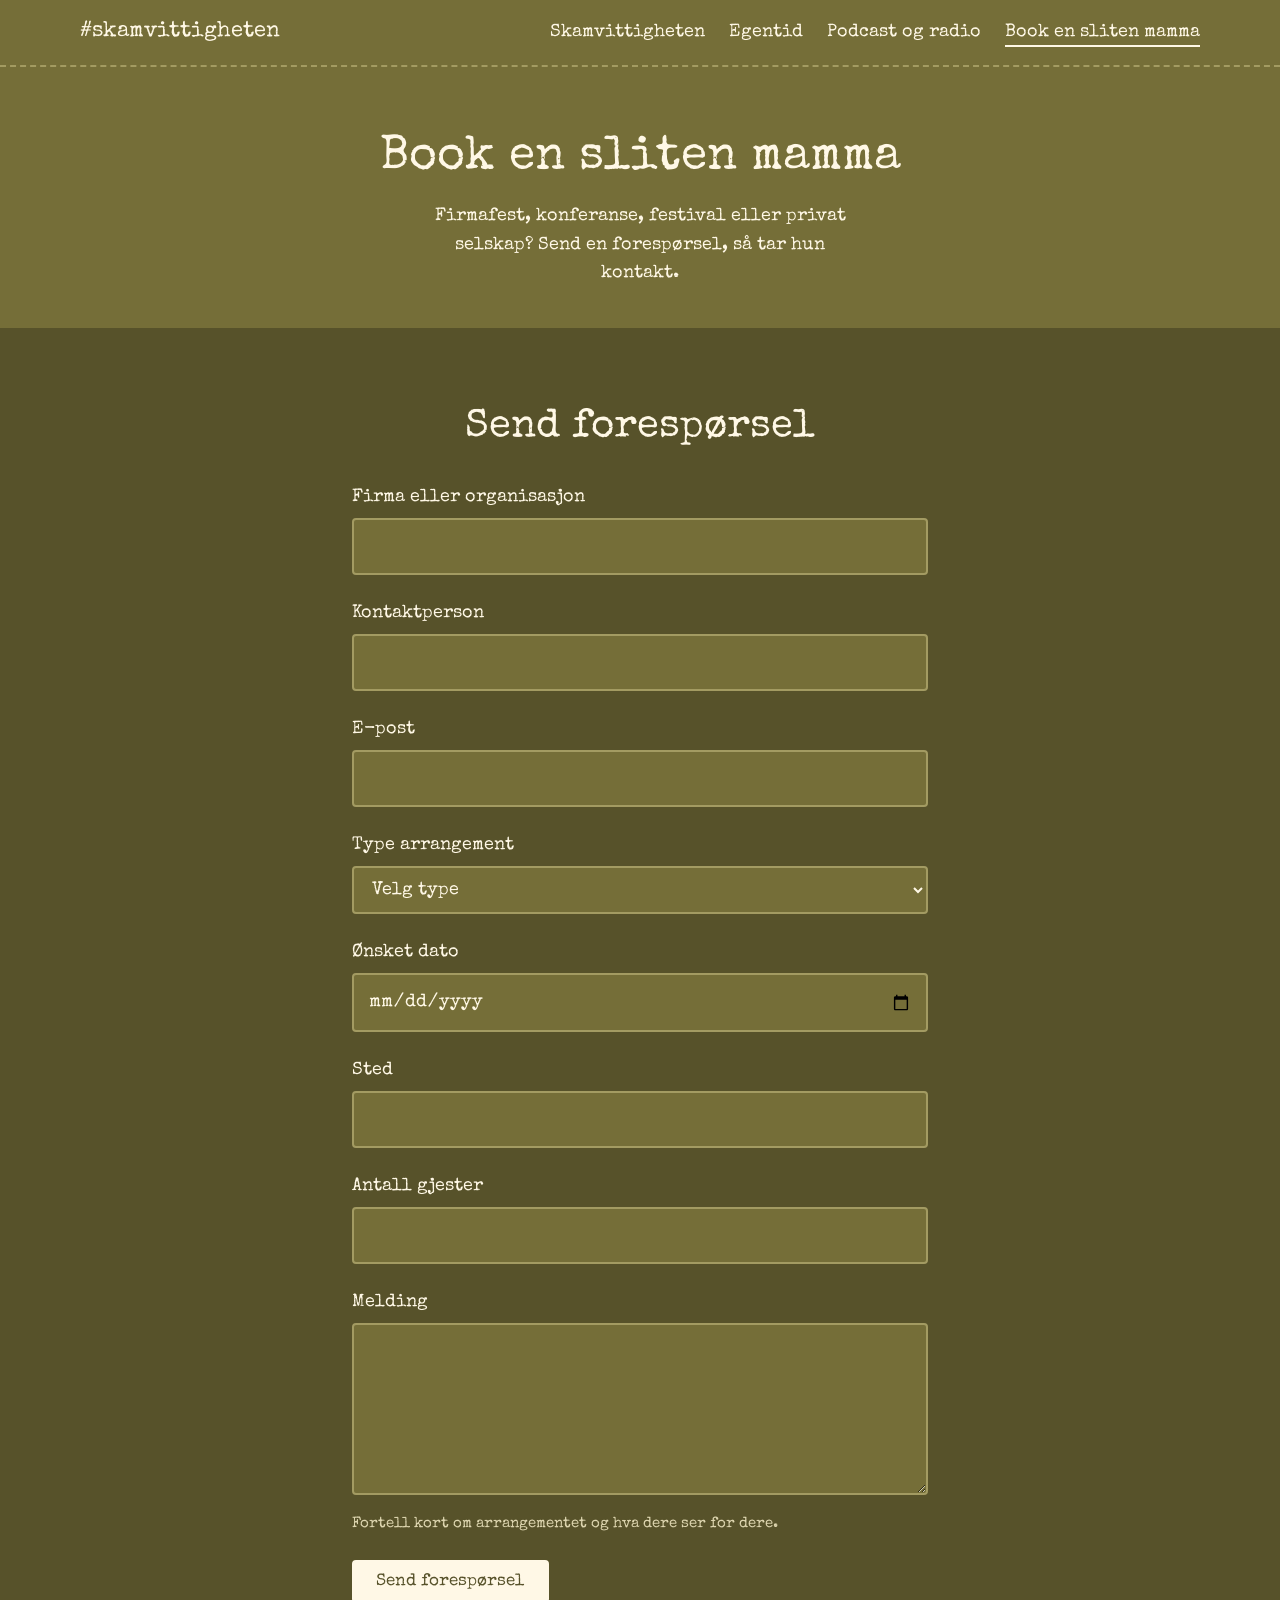
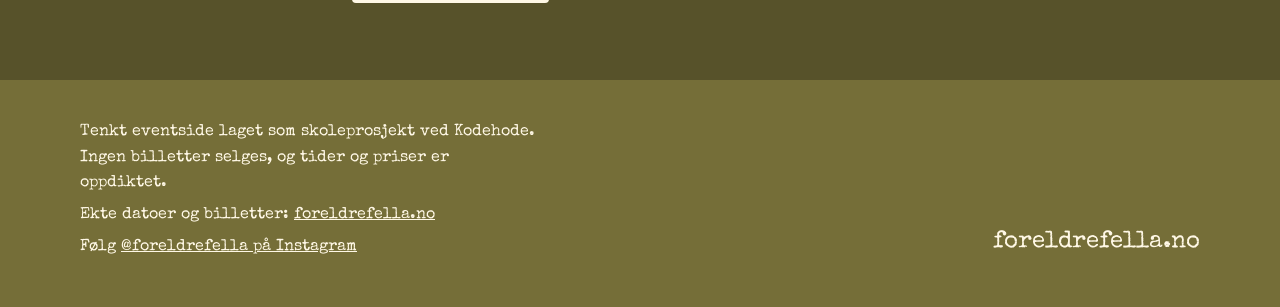
==== book-en-sliten-mamma.html @ 4f5223d7 "Første commit" ====
<!DOCTYPE html>
<html lang="no">
<head>
  <meta charset="UTF-8">
  <meta name="viewport" content="width=device-width, initial-scale=1">
  <title>Book en sliten mamma – standup med Kristin Nordvoll Mork</title>
  <meta name="description" content="Send en forespørsel om standup til firmafest, konferanse eller festival.">
  <link rel="preconnect" href="https://fonts.googleapis.com">
  <link rel="preconnect" href="https://fonts.gstatic.com" crossorigin>
  <link href="https://fonts.googleapis.com/css2?family=Special+Elite&display=swap" rel="stylesheet">
  <link rel="stylesheet" href="style.css">
  <script src="kontakt.js" defer></script>
</head>
<body>

  <header class="topp">
    <a href="index.html" class="logo">#skamvittigheten</a>
    <nav aria-label="Hovedmeny">
      <ul>
        <li><a href="index.html">Skamvittigheten</a></li>
        <li><a href="egentid.html">Egentid</a></li>
        <li><a href="podcaster.html">Podcast og radio</a></li>
        <li><a href="book-en-sliten-mamma.html" aria-current="page">Book en sliten mamma</a></li>
      </ul>
    </nav>
  </header>

  <main id="top">

    <section class="side">
      <h1>Book en sliten mamma</h1>
      <p class="ingress">Firmafest, konferanse, festival eller privat selskap? Send en forespørsel, så tar hun kontakt.</p>
    </section>

    <section class="booking">
      <h2>Send forespørsel</h2>
      <div id="kontakt-innhold">
        <form id="kontakt-skjema" class="smalt-skjema" novalidate>
          <div class="felt">
            <label for="k-firma">Firma eller organisasjon</label>
            <input type="text" id="k-firma" name="firma" autocomplete="organization" required>
            <p class="feil" id="feil-k-firma" role="alert"></p>
          </div>
          <div class="felt">
            <label for="k-navn">Kontaktperson</label>
            <input type="text" id="k-navn" name="navn" autocomplete="name" required>
            <p class="feil" id="feil-k-navn" role="alert"></p>
          </div>
          <div class="felt">
            <label for="k-epost">E-post</label>
            <input type="email" id="k-epost" name="epost" autocomplete="email" required>
            <p class="feil" id="feil-k-epost" role="alert"></p>
          </div>
          <div class="felt">
            <label for="k-type">Type arrangement</label>
            <select id="k-type" name="type" required>
              <option value="">Velg type</option>
              <option>Firmafest</option>
              <option>Konferanse</option>
              <option>Festival</option>
              <option>Privat selskap</option>
              <option>Annet</option>
            </select>
            <p class="feil" id="feil-k-type" role="alert"></p>
          </div>
          <div class="felt">
            <label for="k-dato">Ønsket dato</label>
            <input type="date" id="k-dato" name="dato" required>
            <p class="feil" id="feil-k-dato" role="alert"></p>
          </div>
          <div class="felt">
            <label for="k-sted">Sted</label>
            <input type="text" id="k-sted" name="sted" required>
            <p class="feil" id="feil-k-sted" role="alert"></p>
          </div>
          <div class="felt">
            <label for="k-gjester">Antall gjester</label>
            <input type="number" id="k-gjester" name="gjester" min="1" max="5000" required>
            <p class="feil" id="feil-k-gjester" role="alert"></p>
          </div>
          <div class="felt">
            <label for="k-melding">Melding</label>
            <textarea id="k-melding" name="melding" rows="5" required></textarea>
            <p class="hjelp">Fortell kort om arrangementet og hva dere ser for dere.</p>
            <p class="feil" id="feil-k-melding" role="alert"></p>
          </div>

          <button type="submit" class="knapp">Send forespørsel</button>
        </form>
      </div>

      <div class="bekreftelse" id="kontakt-bekreftelse" hidden>
        <h3>Forespørselen er sendt</h3>
        <p id="kontakt-bekreftelse-tekst"></p>
        <button type="button" class="knapp" id="ny-foresporsel">Send en ny forespørsel</button>
      </div>
    </section>
  </main>

  <footer class="bunn">
    <div>
      <p>Tenkt eventside laget som skoleprosjekt ved Kodehode. Ingen billetter selges, og tider og priser er oppdiktet.</p>
      <p>Ekte datoer og billetter: <a href="https://foreldrefella.no/pages/standup-show-i-vinter">foreldrefella.no</a></p>
      <p>Følg <a href="https://www.instagram.com/foreldrefella/" target="_blank" rel="noopener">@foreldrefella på Instagram</a></p>
    </div>
    <p class="signatur">foreldrefella.no</p>
  </footer>

</body>
</html>
---- style.css ----
/* ---------- Design tokens: @foreldrefellas faste uttrykk ---------- */
:root {
  --oliven: #756e38;        /* hovedfargen, hentet fra @foreldrefellas innlegg */
  --oliven-mork: #57522a;   /* flater: kort, skjema, oppsummering */
  --linje: #a39b62;
  --krem: #fff8e6;          /* tekstfargen */
  --dempet: #ded6b0;
  --feil: #ffe08a;

  --font: "Special Elite", "American Typewriter", "Courier New", monospace;
  --bredde: 70rem;
}

/* ---------- Grunnstiler ---------- */
*, *::before, *::after { box-sizing: border-box; }
[hidden] { display: none !important; }

html { scroll-behavior: smooth; scroll-padding-top: 5rem; }

body {
  margin: 0;
  background: var(--oliven);
  color: var(--krem);
  font-family: var(--font);
  font-size: 1.125rem;
  line-height: 1.6;
}

img { display: block; max-width: 100%; height: auto; }
h1, h2, h3 { font-family: var(--font); font-weight: 400; line-height: 1.15; margin: 0; }
p { margin: 0 0 1rem; }
dl, dd { margin: 0; }
ul { list-style: none; margin: 0; padding: 0; }
a { color: inherit; }

:focus-visible { outline: 3px solid var(--feil); outline-offset: 3px; }

main > section, .topp, .bunn {
  padding-inline: max(1.25rem, calc((100% - var(--bredde)) / 2));
}

/* ---------- Header ---------- */
.topp {
  position: sticky;
  top: 0;
  z-index: 10;
  display: flex;
  flex-wrap: wrap;
  align-items: center;
  justify-content: space-between;
  gap: 0.5rem 2rem;
  padding-block: 0.9rem;
  background: var(--oliven);
  border-bottom: 2px dashed var(--linje);
}
.logo { font-size: 1.4rem; text-decoration: none; }
.topp ul { display: flex; gap: 1.5rem; }
.topp nav a { text-decoration: none; border-bottom: 2px solid transparent; padding-block: 0.25rem; }
.topp nav a:hover { border-bottom-color: var(--krem); }

/* ---------- Knapper ---------- */
.knapp {
  display: inline-block;
  padding: 0.7rem 1.4rem;
  border: 2px solid var(--krem);
  border-radius: 4px;
  background: var(--krem);
  color: var(--oliven-mork);
  font-family: var(--font);
  font-size: 1.05rem;
  text-decoration: none;
  cursor: pointer;
}
.knapp:hover { background: transparent; color: var(--krem); }
.knapp[disabled] {
  background: transparent;
  color: var(--dempet);
  border-style: dashed;
  border-color: var(--linje);
  cursor: not-allowed;
}

/* ---------- Hero: sentrert, som innleggene hennes ---------- */
.hero {
  padding-block: clamp(1.5rem, 4vw, 3rem) clamp(3rem, 9vw, 6rem);
  text-align: center;
}
.hero-bilde { margin: 0 0 2rem; }
.hero-bilde img {
  width: 100%;
  aspect-ratio: 16 / 9;
  object-fit: cover;
  border-radius: 4px;
}
.hero-tekst { max-width: 30ch; margin: 0 auto 1.75rem; font-size: 1.35rem; }

/* Skjult visuelt, men lest opp av skjermlesere (h1 står i bildet) */
.sr-only {
  position: absolute;
  width: 1px;
  height: 1px;
  margin: -1px;
  padding: 0;
  overflow: hidden;
  clip: rect(0, 0, 0, 0);
  white-space: nowrap;
  border: 0;
}
.fakta {
  display: flex;
  flex-wrap: wrap;
  justify-content: center;
  gap: 1rem 3rem;
  margin: 2rem 0;
  padding-block: 1.25rem;
  border-block: 2px dashed var(--linje);
}
dt { font-size: 0.9rem; color: var(--dempet); }

/* ---------- Event-kort ---------- */
.eventer, .booking { padding-block: clamp(2.5rem, 6vw, 5rem); }
.eventer h2, .booking h2 {
  font-size: clamp(1.5rem, 4.5vw, 2.5rem);
  text-align: center;
  margin-bottom: 2rem;
}
.eventer h2:not(:first-child) { margin-top: 4rem; }

.kort-liste {
  display: grid;
  grid-template-columns: repeat(auto-fill, minmax(min(100%, 19rem), 1fr));
  gap: 1.5rem;
}
.kort {
  display: flex;
  flex-direction: column;
  background: var(--oliven-mork);
  border: 2px dashed var(--linje);   /* billettkant */
  border-radius: 4px;
  overflow: hidden;
}
.kort img { aspect-ratio: 16 / 10; object-fit: cover; width: 100%; background: var(--oliven); }
.kort-innhold { display: flex; flex-direction: column; flex: 1; padding: 1.25rem 1.25rem 1.5rem; }
.kort h3 { font-size: 1.5rem; margin-bottom: 0.6rem; }
.meta { display: grid; gap: 0.3rem; margin-bottom: 1rem; }
.meta div { display: flex; gap: 0.75rem; }
.meta dt { min-width: 3.25rem; }
.pris { margin-top: auto; font-size: 1.5rem; }
.pris span { font-size: 1rem; color: var(--dempet); }
.kort .knapp { align-self: flex-start; }

/* Valgt kort (klassen legges på med JavaScript senere): invertert */
.kort.valgt { background: var(--krem); color: var(--oliven-mork); border-style: solid; border-color: var(--krem); }
.kort.valgt dt, .kort.valgt .pris span { color: var(--oliven); }
.kort.valgt .knapp { background: var(--oliven-mork); border-color: var(--oliven-mork); color: var(--krem); }

/* ---------- Booking ---------- */
.booking { background: var(--oliven-mork); }
.booking-rutenett {
  display: grid;
  grid-template-columns: repeat(auto-fit, minmax(min(100%, 20rem), 1fr));
  gap: 3rem;
  align-items: start;
}

.felt { margin-bottom: 1.5rem; }
label { display: block; margin-bottom: 0.4rem; }
input, select {
  width: 100%;
  padding: 0.75rem 0.9rem;
  border: 2px solid var(--linje);
  border-radius: 4px;
  background: var(--oliven);
  color: var(--krem);
  font: inherit;
}
input:focus, select:focus { border-color: var(--krem); }
.hjelp { margin: 0.35rem 0 0; font-size: 0.95rem; color: var(--dempet); }
.feil { margin: 0.35rem 0 0; font-size: 0.95rem; color: var(--feil); }
.felt.har-feil input, .felt.har-feil select { border-color: var(--feil); }

/* Oppsummering */
.oppsummering {
  padding: 1.5rem;
  background: var(--oliven);
  border: 2px dashed var(--linje);
  border-radius: 4px;
}
.oppsummering h3 { font-size: 1.5rem; margin-bottom: 1rem; }
.oppsummering dl > div {
  display: flex;
  justify-content: space-between;
  gap: 1rem;
  padding-block: 0.6rem;
  border-bottom: 1px dashed var(--linje);
}
.oppsummering dd { text-align: right; }
.oppsummering .total { border-bottom: 0; padding-top: 1rem; font-size: 1.5rem; }
.oppsummering .total dt { font-size: inherit; color: inherit; }
.tom { color: var(--dempet); margin: 0; }

/* Bekreftelse */
.bekreftelse {
  max-width: 36rem;
  margin-top: 2rem;
  padding: 2rem;
  background: var(--krem);
  color: var(--oliven-mork);
  border-radius: 4px;
}
.bekreftelse h3 { font-size: 1.75rem; margin-bottom: 1rem; }
.bekreftelse .knapp { background: var(--oliven-mork); border-color: var(--oliven-mork); color: var(--krem); }
.bekreftelse .knapp:hover { background: transparent; color: var(--oliven-mork); }

/* ---------- Footer: signatur nederst til høyre, som på innleggene ---------- */
.bunn {
  display: flex;
  flex-wrap: wrap;
  align-items: flex-end;
  justify-content: space-between;
  gap: 1.5rem;
  padding-block: 2.5rem;
  font-size: 1rem;
}
.bunn p { margin-bottom: 0.4rem; max-width: 46ch; }
.signatur { margin-left: auto; font-size: 1.5rem; }

/* ---------- Små skjermer ---------- */
@media (max-width: 34rem) {
  .topp { justify-content: center; }
  .topp ul { gap: 1.1rem; }
  .signatur { margin-left: 0; }
}

@media (prefers-reduced-motion: reduce) {
  html { scroll-behavior: auto; }
}

/* ---------- Flersidig: meny og nye sider ---------- */
.topp ul { flex-wrap: wrap; }
.topp nav a[aria-current="page"] { border-bottom-color: var(--krem); }

.side { padding-block: clamp(2rem, 6vw, 4rem) 1rem; text-align: center; }
.side h1 { font-size: clamp(1.75rem, 5vw, 3rem); margin-bottom: 1rem; }
.ingress { max-width: 40ch; margin: 0 auto 1.5rem; }

textarea {
  width: 100%;
  padding: 0.75rem 0.9rem;
  border: 2px solid var(--linje);
  border-radius: 4px;
  background: var(--oliven);
  color: var(--krem);
  font: inherit;
  resize: vertical;
}
textarea:focus { border-color: var(--krem); }
.felt.har-feil textarea { border-color: var(--feil); }

.smalt-skjema { max-width: 36rem; margin-inline: auto; }
.booking .bekreftelse { margin-inline: auto; }

/* Podcast-kort: kvadratiske omslagsbilder */
.podcaster .kort img { aspect-ratio: 1 / 1; }

/* ---------- Kollasj (Egentid) ---------- */
.kollasj {
  display: grid;
  grid-template-columns: repeat(3, 1fr);
  grid-auto-rows: clamp(9rem, 22vw, 16rem);
  gap: 0.75rem;
}
.kollasj figure { margin: 0; overflow: hidden; border: 2px dashed var(--linje); border-radius: 4px; }
.kollasj img { width: 100%; height: 100%; object-fit: cover; }
.k4 { grid-column: 1 / 3; grid-row: 1; }
.k3 { grid-column: 3; grid-row: 1 / 3; }
.k1 { grid-column: 1; grid-row: 2; }
.k2 { grid-column: 2; grid-row: 2; }
.k4 img { object-position: 60% 30%; }
.k3 img { object-position: 50% 20%; }
.k1 img { object-position: 70% 30%; }
.k2 img { object-position: 75% 40%; }
.foto { text-align: center; margin-top: 0.75rem; }

@media (max-width: 34rem) {
  .kollasj { grid-template-columns: 1fr 1fr; }
  .k4 { grid-column: 1 / 3; grid-row: 1; }
  .k3 { grid-column: 1; grid-row: 2 / 4; }
  .k1 { grid-column: 2; grid-row: 2; }
  .k2 { grid-column: 2; grid-row: 3; }
}

.side .knapp { margin-top: 0.5rem; }

/* Sitater */
.kort blockquote { display: flex; flex-direction: column; flex: 1; margin: 0; }
.kort blockquote p { font-size: 1.25rem; }
.kort blockquote footer { margin-top: auto; font-size: 0.95rem; color: var(--dempet); }
.kort.valgt blockquote footer { color: var(--oliven); }
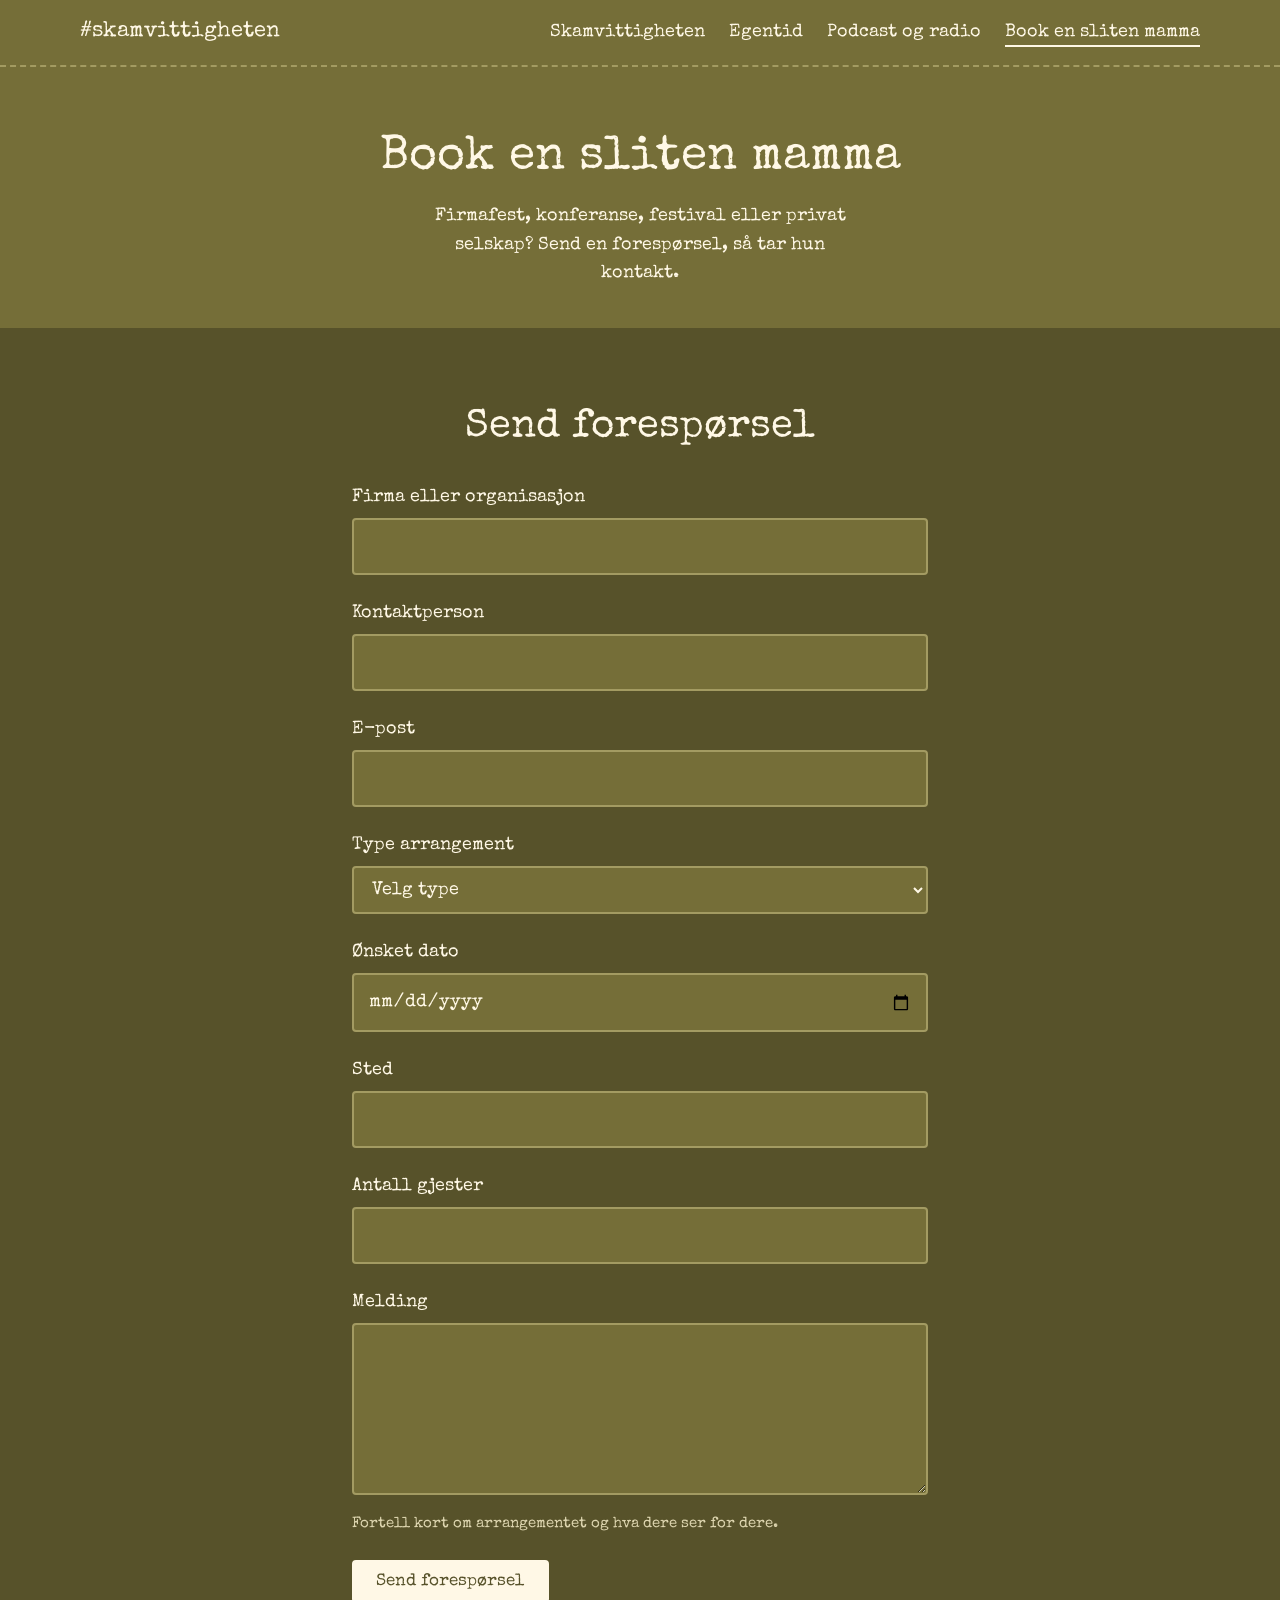
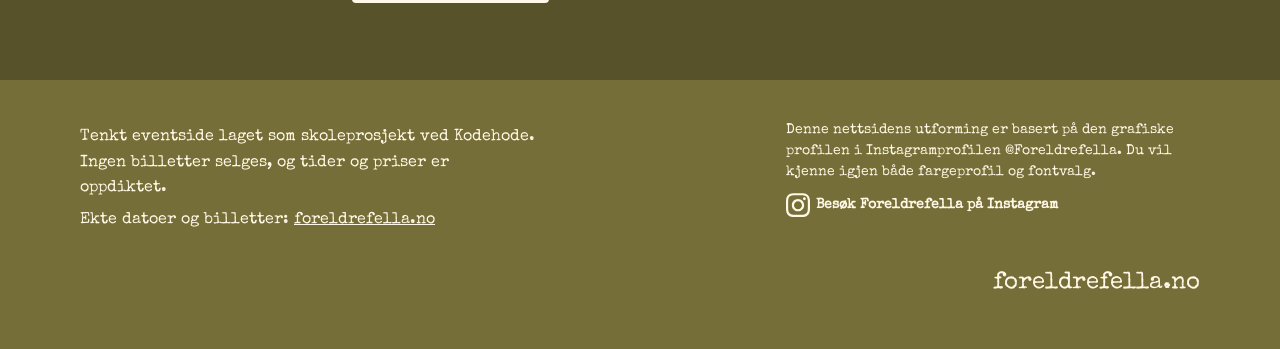
==== commit 593e605d: "Gått gjennom, og lagt inn nødvendige kommentarer i index.html (Hovedsiden)" ====
--- a/book-en-sliten-mamma.html
+++ b/book-en-sliten-mamma.html
@@ -97,12 +97,19 @@
     </section>
   </main>
 
-  <footer class="bunn">
+ <footer class="bunn">
     <div>
       <p>Tenkt eventside laget som skoleprosjekt ved Kodehode. Ingen billetter selges, og tider og priser er oppdiktet.</p>
       <p>Ekte datoer og billetter: <a href="https://foreldrefella.no/pages/standup-show-i-vinter">foreldrefella.no</a></p>
-      <p>Følg <a href="https://www.instagram.com/foreldrefella/" target="_blank" rel="noopener">@foreldrefella på Instagram</a></p>
     </div>
+    <div class="instagram-footer-info" style="margin-bottom: 15px; font-size: 14px; line-height: 1.5;">
+   <p style="margin-bottom: 10px;">
+      Denne nettsidens utforming er basert på den grafiske profilen i Instagramprofilen @Foreldrefella. 
+      Du vil kjenne igjen både fargeprofil og fontvalg.
+   </p>
+   <a href="https://instagram.com" target="_blank" rel="noopener noreferrer" aria-label="Besøk Foreldrefella på Instagram (åpnes i ny fane)" style="display: inline-flex; align-items: center; color: inherit; text-decoration: none; font-weight: bold; gap: 6px;"><svg viewBox="0 0 24 24" width="24" height="24" aria-hidden="true" fill="currentColor" style="flex-shrink: 0;"><path d="M12 2.163c3.204 0 3.584.012 4.85.07 3.252.148 4.771 1.691 4.919 4.919.058 1.265.069 1.645.069 4.849 0 3.205-.012 3.584-.069 4.849-.149 3.225-1.664 4.771-4.919 4.919-1.266.058-1.644.07-4.85.07-3.204 0-3.584-.012-4.849-.07-3.26-.149-4.771-1.699-4.919-4.92-.058-1.265-.07-1.644-.07-4.849 0-3.204.013-3.583.07-4.849.149-3.227 1.664-4.771 4.919-4.919 1.266-.057 1.645-.069 4.849-.069zm0-2c-3.259 0-3.667.014-4.947.072-4.358.2-6.78 2.618-6.98 6.98-.059 1.281-.073 1.689-.073 4.948 0 3.259.014 3.668.072 4.948.2 4.358 2.618 6.78 6.98 6.98 1.281.058 1.689.072 4.948.072 3.259 0 3.668-.014 4.948-.072 4.354-.2 6.782-2.618 6.979-6.98.059-1.28.073-1.689.073-4.948 0-3.259-.014-3.667-.072-4.947-.196-4.354-2.617-6.78-6.979-6.98-1.281-.059-1.69-.073-4.949-.073zm0 5.838c-3.403 0-6.162 2.759-6.162 6.162s2.759 6.163 6.162 6.163 6.162-2.759 6.162-6.163c0-3.403-2.759-6.162-6.162-6.162zm0 10.162c-2.209 0-4-1.79-4-4 0-2.209 1.791-4 4-4s4 1.791 4 4c0 2.21-1.791 4-4 4zm6.406-11.845c-.796 0-1.441.645-1.441 1.44s.645 1.44 1.441 1.44c.795 0 1.439-.645 1.439-1.44s-.644-1.44-1.439-1.44z"/>
+  </svg><span>Besøk Foreldrefella på Instagram</span></a>
+</div>
     <p class="signatur">foreldrefella.no</p>
   </footer>
 
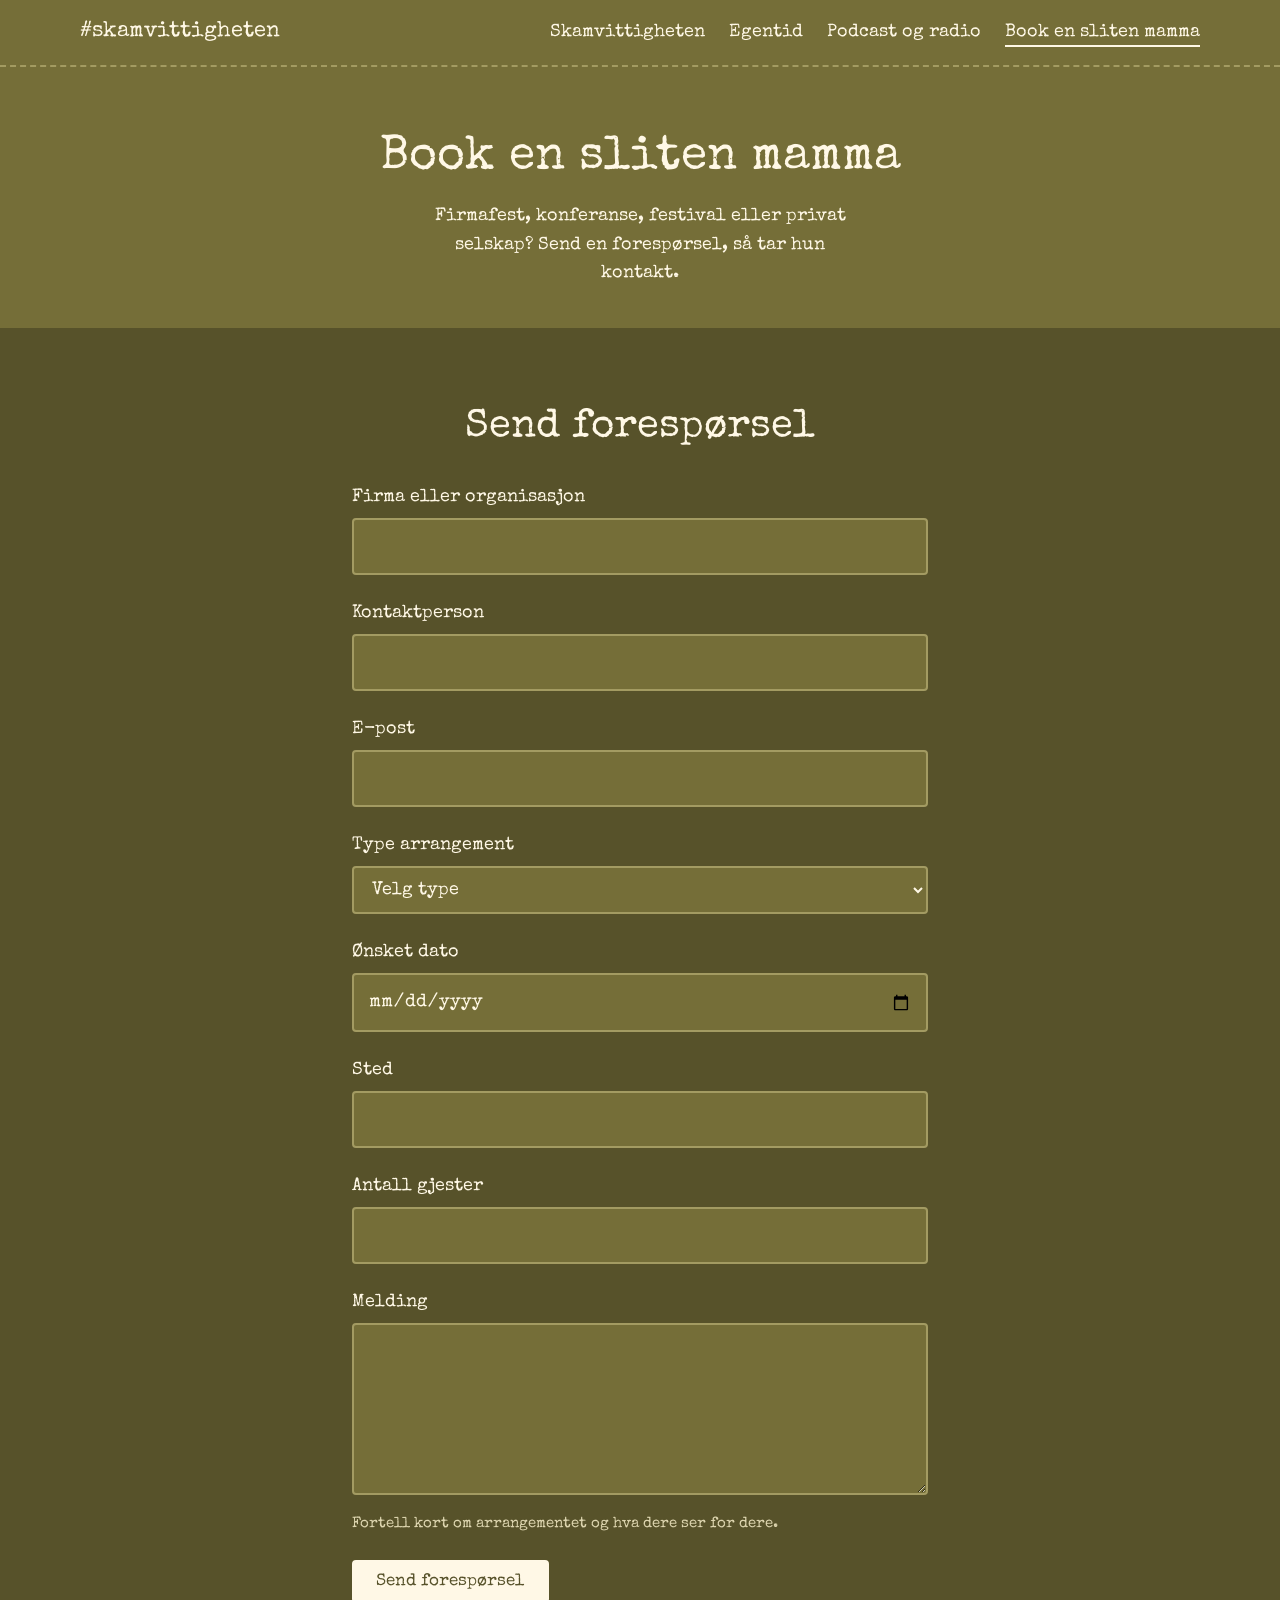
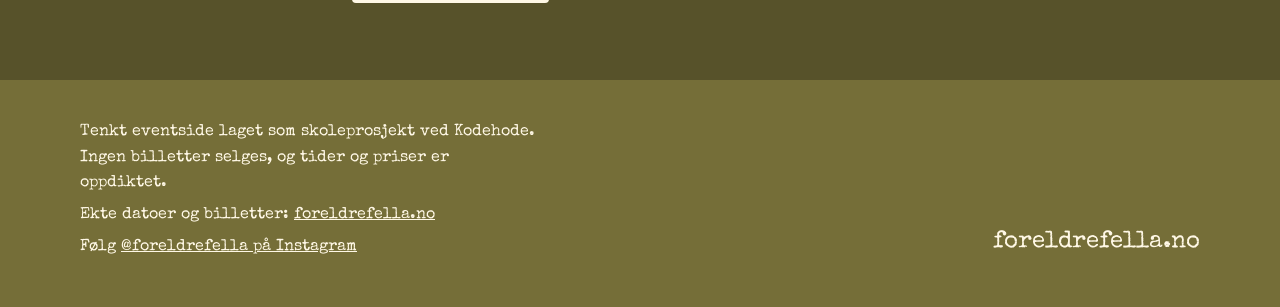
==== commit c05ce5af: "Kommentarer gjennomgått: Book en sliten mamma." ====
--- a/book-en-sliten-mamma.html
+++ b/book-en-sliten-mamma.html
@@ -1,18 +1,28 @@
 <!DOCTYPE html>
+<!-- Siden "Book en sliten mamma": et skjema for å sende forespørsel om å booke Kristin til et show eller eventjobb.
+     Det som skjer når man fyller ut og sender skjemaet, styres av kontakt.js. -->
 <html lang="no">
 <head>
+  <!-- Gjør at norske tegn (æ, ø, å) vises riktig -->
   <meta charset="UTF-8">
+  <!-- Får siden til å passe til størrelsen på skjermen, også på mobil -->
   <meta name="viewport" content="width=device-width, initial-scale=1">
+  <!-- Teksten som vises i fanen i nettleseren -->
   <title>Book en sliten mamma – standup med Kristin Nordvoll Mork</title>
+  <!-- Kort beskrivelse som kan vises i Google-søk -->
   <meta name="description" content="Send en forespørsel om standup til firmafest, konferanse eller festival.">
+  <!-- Henter skriften "Special Elite" fra Google Fonts. Dette er fonten Kristin bruker på Instagram -->
   <link rel="preconnect" href="https://fonts.googleapis.com">
   <link rel="preconnect" href="https://fonts.gstatic.com" crossorigin>
   <link href="https://fonts.googleapis.com/css2?family=Special+Elite&display=swap" rel="stylesheet">
+  <!-- CSS-lenking -->
   <link rel="stylesheet" href="style.css">
+  <!-- Henter inn kontakt.js, som sjekker skjemaet og viser bekreftelsen. "defer" betyr at den venter til siden er ferdig lastet. DOM manipulasjon.-->
   <script src="kontakt.js" defer></script>
 </head>
 <body>
 
+  <!-- Menyen øverst, lik på alle sidene. Siden du er på er markert med aria-current="page". -->
   <header class="topp">
     <a href="index.html" class="logo">#skamvittigheten</a>
     <nav aria-label="Hovedmeny">
@@ -25,17 +35,26 @@
     </nav>
   </header>
 
+  <!-- Hovedinnhold -->
   <main id="top">
 
+    <!-- Tittel og kort introduksjon -->
     <section class="side">
       <h1>Book en sliten mamma</h1>
       <p class="ingress">Firmafest, konferanse, festival eller privat selskap? Send en forespørsel, så tar hun kontakt.</p>
     </section>
 
+    <!-- Seksjonen med skjemaet som skal utfylles av potensielle kunder -->
     <section class="booking">
       <h2>Send forespørsel</h2>
+
+      <!-- Boksen rundt skjemaet. Den skjules av JavaScript når forespørselen er sendt, så bekreftelsen kan vises i stedet. -->
       <div id="kontakt-innhold">
+        <!-- novalidate = vi skrur av nettleserens egne feilmeldinger, og bruker våre egne fra kontakt.js -->
         <form id="kontakt-skjema" class="smalt-skjema" novalidate>
+
+          <!-- Hvert felt har: en ledetekst (label), selve boksen, og et tomt sted for feilmelding som fylles ut av JavaScript hvis noe er feil.
+               id-ene (k-firma osv.) brukes av kontakt.js til å finne igjen feltene. -->
           <div class="felt">
             <label for="k-firma">Firma eller organisasjon</label>
             <input type="text" id="k-firma" name="firma" autocomplete="organization" required>
@@ -51,6 +70,8 @@
             <input type="email" id="k-epost" name="epost" autocomplete="email" required>
             <p class="feil" id="feil-k-epost" role="alert"></p>
           </div>
+
+          <!-- Nedtrekksmeny: man velger ett av alternativene -->
           <div class="felt">
             <label for="k-type">Type arrangement</label>
             <select id="k-type" name="type" required>
@@ -63,6 +84,8 @@
             </select>
             <p class="feil" id="feil-k-type" role="alert"></p>
           </div>
+
+          <!-- Datofelt: nettleseren viser en liten kalender -->
           <div class="felt">
             <label for="k-dato">Ønsket dato</label>
             <input type="date" id="k-dato" name="dato" required>
@@ -73,11 +96,15 @@
             <input type="text" id="k-sted" name="sted" required>
             <p class="feil" id="feil-k-sted" role="alert"></p>
           </div>
+
+          <!-- Tallfelt: tillater bare tall fra 1 til 5000 -->
           <div class="felt">
             <label for="k-gjester">Antall gjester</label>
             <input type="number" id="k-gjester" name="gjester" min="1" max="5000" required>
             <p class="feil" id="feil-k-gjester" role="alert"></p>
           </div>
+
+          <!-- Større tekstboks til en lengre melding -->
           <div class="felt">
             <label for="k-melding">Melding</label>
             <textarea id="k-melding" name="melding" rows="5" required></textarea>
@@ -85,10 +112,12 @@
             <p class="feil" id="feil-k-melding" role="alert"></p>
           </div>
 
+          <!-- Knappen som sender inn skjemaet -->
           <button type="submit" class="knapp">Send forespørsel</button>
         </form>
       </div>
 
+      <!-- Bekreftelsen: skjult til forespørselen er sendt. Teksten fylles inn av kontakt.js. -->
       <div class="bekreftelse" id="kontakt-bekreftelse" hidden>
         <h3>Forespørselen er sendt</h3>
         <p id="kontakt-bekreftelse-tekst"></p>
@@ -97,21 +126,15 @@
     </section>
   </main>
 
- <footer class="bunn">
+  <!-- Bunnen av siden: forklaring om at dette er et skoleprosjekt, og lenker til den ekte siden -->
+  <footer class="bunn">
     <div>
       <p>Tenkt eventside laget som skoleprosjekt ved Kodehode. Ingen billetter selges, og tider og priser er oppdiktet.</p>
       <p>Ekte datoer og billetter: <a href="https://foreldrefella.no/pages/standup-show-i-vinter">foreldrefella.no</a></p>
+      <p>Følg <a href="https://www.instagram.com/foreldrefella/" target="_blank" rel="noopener">@foreldrefella på Instagram</a></p>
     </div>
-    <div class="instagram-footer-info" style="margin-bottom: 15px; font-size: 14px; line-height: 1.5;">
-   <p style="margin-bottom: 10px;">
-      Denne nettsidens utforming er basert på den grafiske profilen i Instagramprofilen @Foreldrefella. 
-      Du vil kjenne igjen både fargeprofil og fontvalg.
-   </p>
-   <a href="https://instagram.com" target="_blank" rel="noopener noreferrer" aria-label="Besøk Foreldrefella på Instagram (åpnes i ny fane)" style="display: inline-flex; align-items: center; color: inherit; text-decoration: none; font-weight: bold; gap: 6px;"><svg viewBox="0 0 24 24" width="24" height="24" aria-hidden="true" fill="currentColor" style="flex-shrink: 0;"><path d="M12 2.163c3.204 0 3.584.012 4.85.07 3.252.148 4.771 1.691 4.919 4.919.058 1.265.069 1.645.069 4.849 0 3.205-.012 3.584-.069 4.849-.149 3.225-1.664 4.771-4.919 4.919-1.266.058-1.644.07-4.85.07-3.204 0-3.584-.012-4.849-.07-3.26-.149-4.771-1.699-4.919-4.92-.058-1.265-.07-1.644-.07-4.849 0-3.204.013-3.583.07-4.849.149-3.227 1.664-4.771 4.919-4.919 1.266-.057 1.645-.069 4.849-.069zm0-2c-3.259 0-3.667.014-4.947.072-4.358.2-6.78 2.618-6.98 6.98-.059 1.281-.073 1.689-.073 4.948 0 3.259.014 3.668.072 4.948.2 4.358 2.618 6.78 6.98 6.98 1.281.058 1.689.072 4.948.072 3.259 0 3.668-.014 4.948-.072 4.354-.2 6.782-2.618 6.979-6.98.059-1.28.073-1.689.073-4.948 0-3.259-.014-3.667-.072-4.947-.196-4.354-2.617-6.78-6.979-6.98-1.281-.059-1.69-.073-4.949-.073zm0 5.838c-3.403 0-6.162 2.759-6.162 6.162s2.759 6.163 6.162 6.163 6.162-2.759 6.162-6.163c0-3.403-2.759-6.162-6.162-6.162zm0 10.162c-2.209 0-4-1.79-4-4 0-2.209 1.791-4 4-4s4 1.791 4 4c0 2.21-1.791 4-4 4zm6.406-11.845c-.796 0-1.441.645-1.441 1.44s.645 1.44 1.441 1.44c.795 0 1.439-.645 1.439-1.44s-.644-1.44-1.439-1.44z"/>
-  </svg><span>Besøk Foreldrefella på Instagram</span></a>
-</div>
     <p class="signatur">foreldrefella.no</p>
   </footer>
 
 </body>
-</html>
+</html>
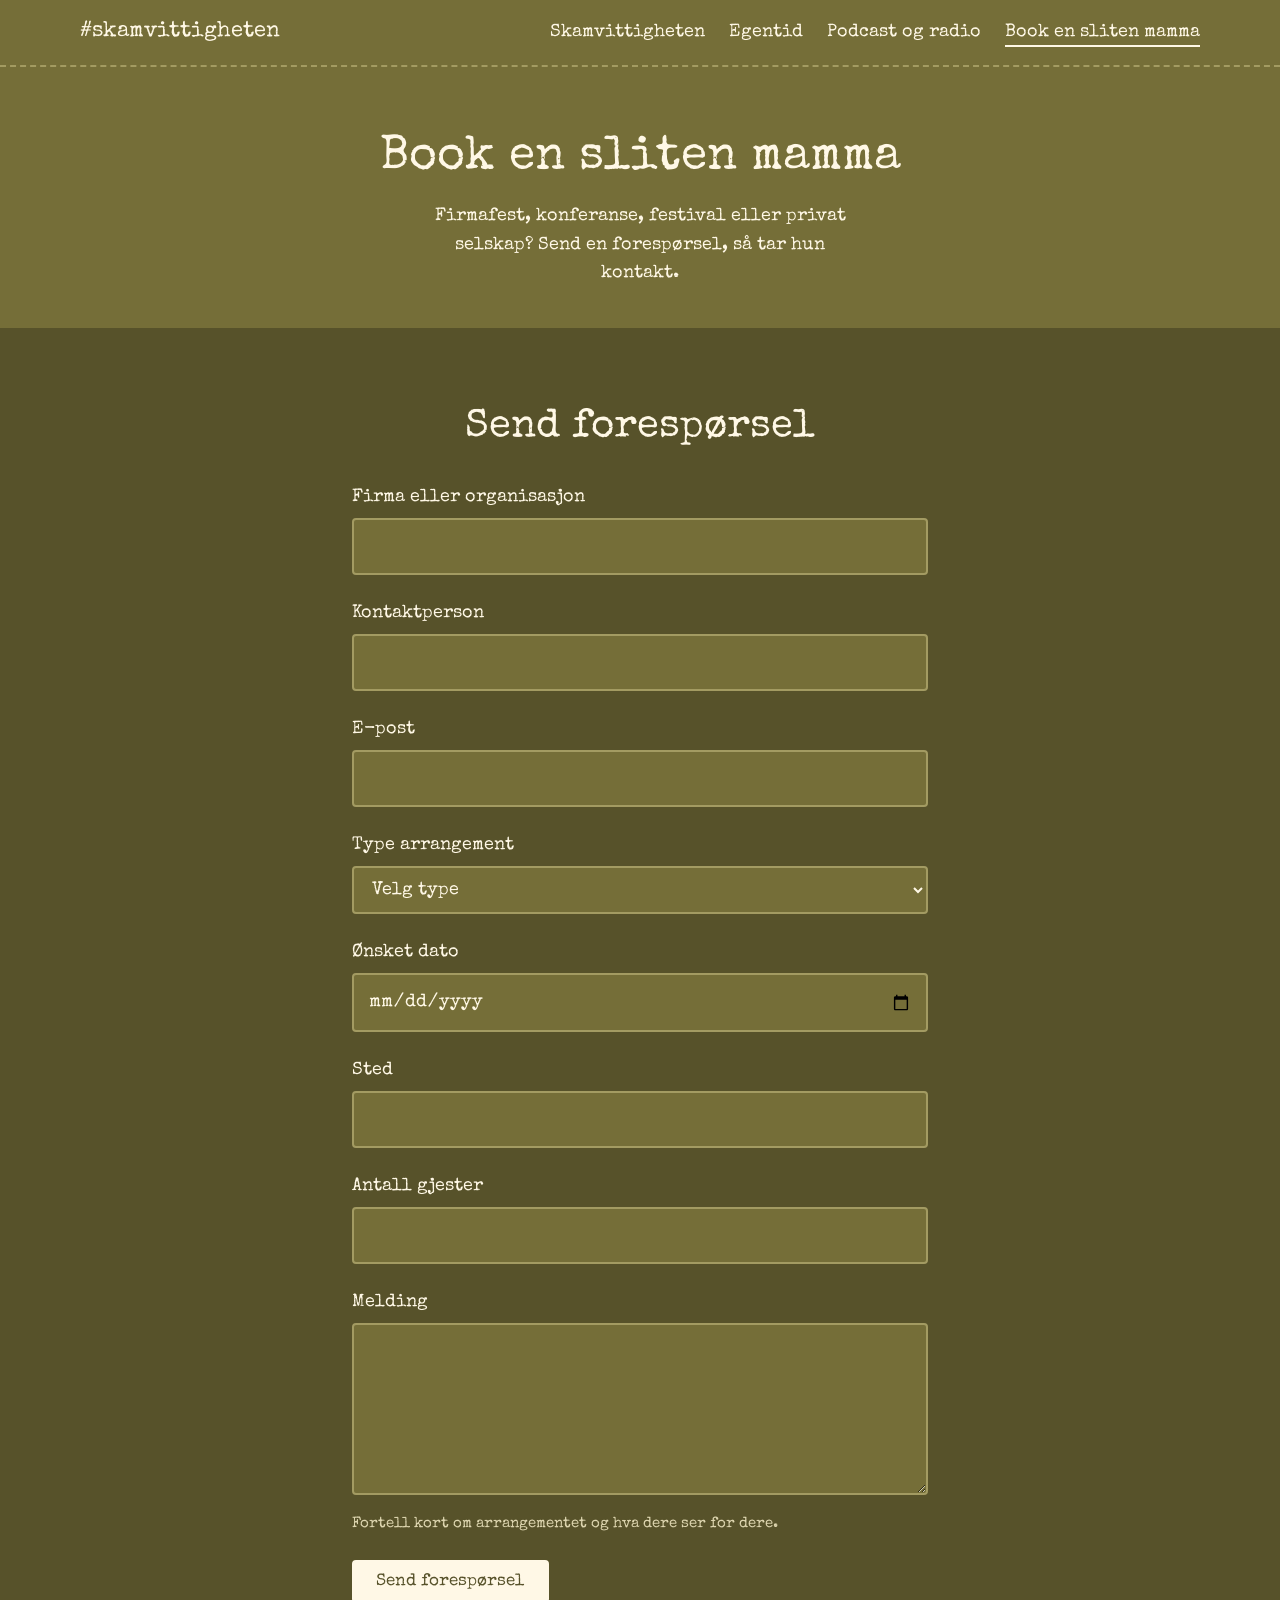
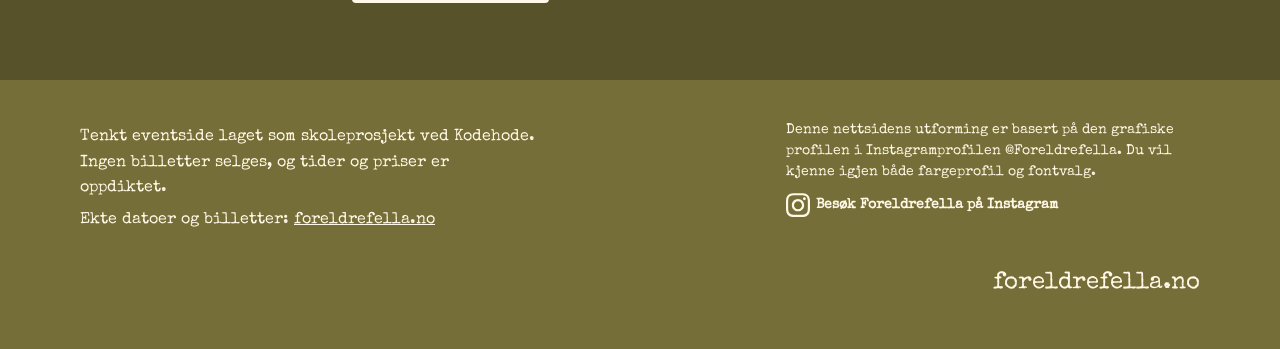
==== commit 546b618f: "Har gjort meg ferdig med å gå gjennom notater." ====
--- a/book-en-sliten-mamma.html
+++ b/book-en-sliten-mamma.html
@@ -127,12 +127,19 @@
   </main>
 
   <!-- Bunnen av siden: forklaring om at dette er et skoleprosjekt, og lenker til den ekte siden -->
-  <footer class="bunn">
+   <footer class="bunn">
     <div>
       <p>Tenkt eventside laget som skoleprosjekt ved Kodehode. Ingen billetter selges, og tider og priser er oppdiktet.</p>
       <p>Ekte datoer og billetter: <a href="https://foreldrefella.no/pages/standup-show-i-vinter">foreldrefella.no</a></p>
-      <p>Følg <a href="https://www.instagram.com/foreldrefella/" target="_blank" rel="noopener">@foreldrefella på Instagram</a></p>
     </div>
+    <div class="instagram-footer-info" style="margin-bottom: 15px; font-size: 14px; line-height: 1.5;">
+   <p style="margin-bottom: 10px;">
+      Denne nettsidens utforming er basert på den grafiske profilen i Instagramprofilen @Foreldrefella. 
+      Du vil kjenne igjen både fargeprofil og fontvalg.
+   </p>
+   <a href="https://instagram.com" target="_blank" rel="noopener noreferrer" aria-label="Besøk Foreldrefella på Instagram (åpnes i ny fane)" style="display: inline-flex; align-items: center; color: inherit; text-decoration: none; font-weight: bold; gap: 6px;"><svg viewBox="0 0 24 24" width="24" height="24" aria-hidden="true" fill="currentColor" style="flex-shrink: 0;"><path d="M12 2.163c3.204 0 3.584.012 4.85.07 3.252.148 4.771 1.691 4.919 4.919.058 1.265.069 1.645.069 4.849 0 3.205-.012 3.584-.069 4.849-.149 3.225-1.664 4.771-4.919 4.919-1.266.058-1.644.07-4.85.07-3.204 0-3.584-.012-4.849-.07-3.26-.149-4.771-1.699-4.919-4.92-.058-1.265-.07-1.644-.07-4.849 0-3.204.013-3.583.07-4.849.149-3.227 1.664-4.771 4.919-4.919 1.266-.057 1.645-.069 4.849-.069zm0-2c-3.259 0-3.667.014-4.947.072-4.358.2-6.78 2.618-6.98 6.98-.059 1.281-.073 1.689-.073 4.948 0 3.259.014 3.668.072 4.948.2 4.358 2.618 6.78 6.98 6.98 1.281.058 1.689.072 4.948.072 3.259 0 3.668-.014 4.948-.072 4.354-.2 6.782-2.618 6.979-6.98.059-1.28.073-1.689.073-4.948 0-3.259-.014-3.667-.072-4.947-.196-4.354-2.617-6.78-6.979-6.98-1.281-.059-1.69-.073-4.949-.073zm0 5.838c-3.403 0-6.162 2.759-6.162 6.162s2.759 6.163 6.162 6.163 6.162-2.759 6.162-6.163c0-3.403-2.759-6.162-6.162-6.162zm0 10.162c-2.209 0-4-1.79-4-4 0-2.209 1.791-4 4-4s4 1.791 4 4c0 2.21-1.791 4-4 4zm6.406-11.845c-.796 0-1.441.645-1.441 1.44s.645 1.44 1.441 1.44c.795 0 1.439-.645 1.439-1.44s-.644-1.44-1.439-1.44z"/>
+  </svg><span>Besøk Foreldrefella på Instagram</span></a>
+</div>
     <p class="signatur">foreldrefella.no</p>
   </footer>
 
